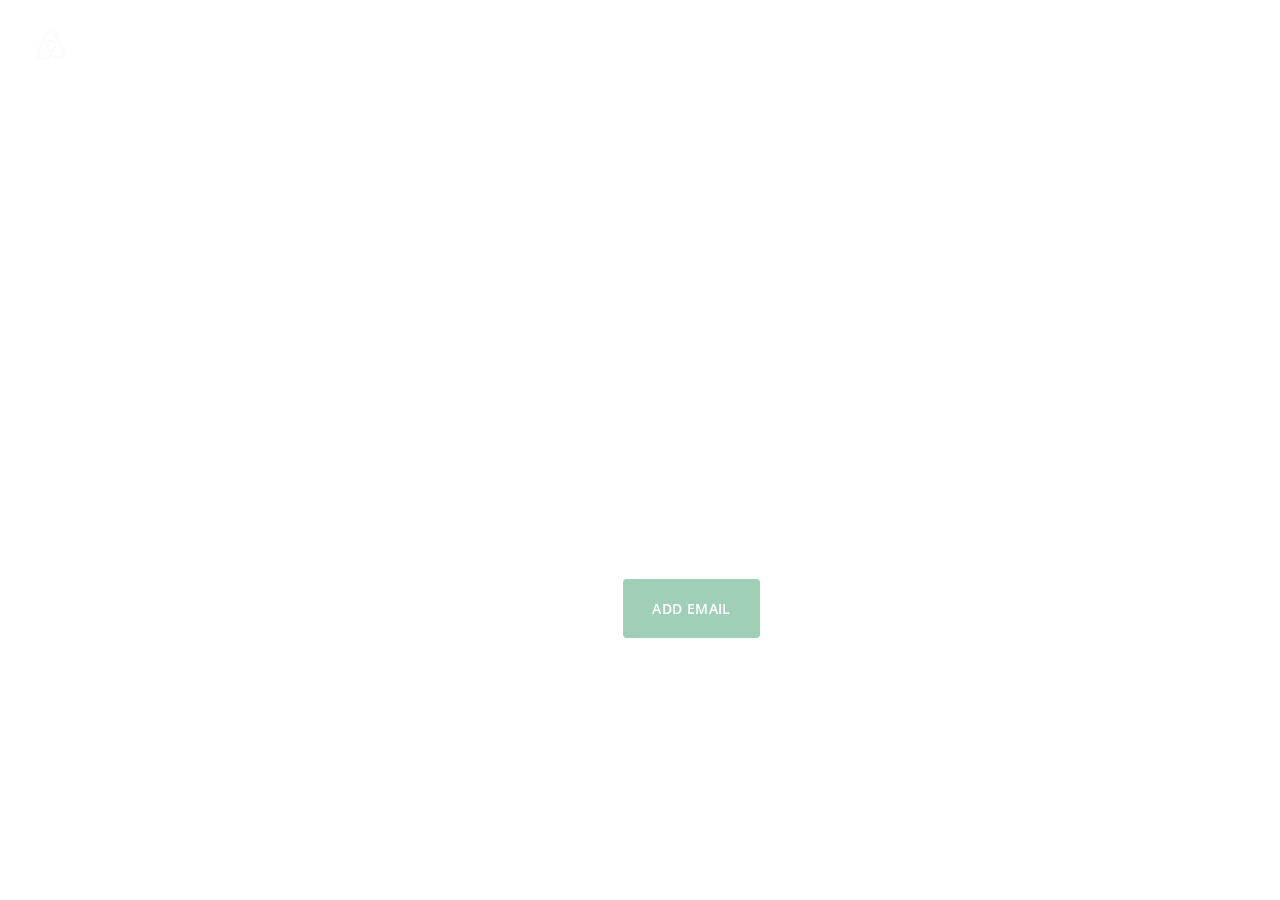
==== page.html @ cdc8422d "integration of index page" ====
<!DOCTYPE html>
<html lang="en">

<head>
  <meta charset="utf-8" />
  <meta name="viewport" content="width=device-width, initial-scale=1, shrink-to-fit=no">
  <link rel="apple-touch-icon" sizes="76x76" href="./assets/img/apple-icon.png">
  <link rel="icon" type="image/png" href="./assets/img/favicon.png">
  <title>
    Landing Page
  </title>
  <!--     Fonts and icons     -->
  <link href="https://fonts.googleapis.com/css?family=Open+Sans:300,400,600,700" rel="stylesheet">
  <link href="https://use.fontawesome.com/releases/v5.0.6/css/all.css" rel="stylesheet">
  <!-- Nucleo Icons -->
  <link href="./assets/css/nucleo-icons.css" rel="stylesheet" />
  <link href="./assets/css/nucleo-svg.css" rel="stylesheet" />
  <!-- Font Awesome Icons -->
  <link href="./assets/css/font-awesome.css" rel="stylesheet" />
  <link href="./assets/css/nucleo-svg.css" rel="stylesheet" />
  <!-- CSS Files -->
  <link href="./assets/css/argon-design-system.css?v=1.2.2" rel="stylesheet" />
  <link href="./assets/css/style.css" rel="stylesheet" />

</head>

<body>

  <nav class="navbar navbar-expand-lg  ">
    <div class="container-fluid">
      <img src="./assets/img/airbnb_icon.png" alt="logo" style="width: 40px;">
      <button class="navbar-toggler" type="button" data-toggle="collapse" data-target="#navbar-default" aria-controls="navbar-default" aria-expanded="false" aria-label="Toggle navigation">
        <span class="navbar-toggler-icon"></span>
      </button>
      <div class="collapse navbar-collapse" id="navbar-default">
        <div class="navbar-collapse-header">
          <div class="row">
            <div class="col-6 collapse-brand">
              <a href="./index.html">
                <img src="./assets/img/brand/blue.png">
              </a>
            </div>
            <div class="col-6 collapse-close">
              <button type="button" class="navbar-toggler" data-toggle="collapse" data-target="#navbar-default" aria-controls="navbar-default" aria-expanded="false" aria-label="Toggle navigation">
                <span></span>
                <span></span>
              </button>
            </div>
          </div>
        </div>
        <ul class="navbar-nav ml-auto">
          <li class="nav-item">
              <a href="#" class="nav-link nav-link-icon  text-white nav-link-hover">English Us </a>
          </li>
          <li class="nav-item">
              <a href="#" class="nav-link nav-link-icon text-white nav-link-hover">CEUR</a>
          </li>
          <li class="nav-item">
              <a href="#" class="nav-link nav-link-icon text-white  nav-link-hover">Become a host</a>
          </li>
          <li class="nav-item">
              <a href="#" class="nav-link nav-link-icon text-white nav-link-hover">Help</a>
          </li>
          <li class="nav-item">
              <a href="#" class="nav-link nav-link-icon text-white   nav-link-hover">Sign up</a>
          </li>
          <li class="nav-item">
            <a href="#" class="nav-link nav-link-icon text-white   nav-link-hover">Login</a>
        </li>
      </ul>
      </div>
    </div>
  </nav>

 <!-- video -->
 <video id="background-video" autoplay loop muted>
  <source src="./assets/videos/airbnb_business_travel.mp4" type="video/mp4">
  </video>
  <!-- end video -->



  <!-- body web site  -->
  <div class=" div-content" style="margin-left: 286px;" >
    <h1 class="display-1 mb-0 text-white">Feel At home, Wherever <br>
      The job takes you </h1>
      <p class="lead text-white font-weight-bold mb-5">Watch the Airnb for Work Video</p>
      <p class="lead text-white font-weight-bold mt-5">Add your word email to get started </p>
      <div class="email d-flex flex-row align-items-center ">
        <input class="mr-3 border-0 rounded p-2" type="email" name="email" id="nevermind"  style="height: 60px;
        width: 321px;">
        <button type="button" class="btn btn-color" style="width: 137px;height: 59px;color: white;
        background-color: rgba(118,186,153,0.7);"><span class="text-white">Add email<span></button>
      </div>
      <p class="lead text-white">Manage travel for your company ?  <a  href="#" <span class="font-weight-bold text-white">learn more ></span> </a></p>

      
  </div>


 
  <!-- end body    -->

</body>


</html>
---- assets/css/nucleo-icons.css ----
/*--------------------------------

hermes-dashboard-icons Web Font - built using nucleoapp.com
License - nucleoapp.com/license/

-------------------------------- */
@font-face {
  font-family: 'NucleoIcons';
  src: url('../fonts/nucleo-icons.eot');
  src: url('../fonts/nucleo-icons.eot') format('embedded-opentype'), url('../fonts/nucleo-icons.woff2') format('woff2'), url('../fonts/nucleo-icons.woff') format('woff'), url('../fonts/nucleo-icons.ttf') format('truetype'), url('../fonts/nucleo-icons.svg') format('svg');
  font-weight: normal;
  font-style: normal;
}

/*------------------------
    base class definition
-------------------------*/
.ni {
  display: inline-block;
  font: normal normal normal 14px/1 NucleoIcons;
  font-size: inherit;
  text-rendering: auto;
  -webkit-font-smoothing: antialiased;
  -moz-osx-font-smoothing: grayscale;
}

/*------------------------
  change icon size
-------------------------*/
.ni-lg {
  font-size: 1.33333333em;
  line-height: 0.75em;
  vertical-align: -15%;
}

.ni-2x {
  font-size: 2em;
}

.ni-3x {
  font-size: 3em;
}

.ni-4x {
  font-size: 4em;
}

.ni-5x {
  font-size: 5em;
}

/*----------------------------------
  add a square/circle background
-----------------------------------*/
.ni.square,
.ni.circle {
  padding: 0.33333333em;
  vertical-align: -16%;
  background-color: #eee;
}

.ni.circle {
  border-radius: 50%;
}

/*------------------------
  list icons
-------------------------*/
.ni-ul {
  padding-left: 0;
  margin-left: 2.14285714em;
  list-style-type: none;
}

.ni-ul>li {
  position: relative;
}

.ni-ul>li>.ni {
  position: absolute;
  left: -1.57142857em;
  top: 0.14285714em;
  text-align: center;
}

.ni-ul>li>.ni.lg {
  top: 0;
  left: -1.35714286em;
}

.ni-ul>li>.ni.circle,
.ni-ul>li>.ni.square {
  top: -0.19047619em;
  left: -1.9047619em;
}

/*------------------------
  spinning icons
-------------------------*/
.ni.spin {
  -webkit-animation: nc-spin 2s infinite linear;
  -moz-animation: nc-spin 2s infinite linear;
  animation: nc-spin 2s infinite linear;
}

@-webkit-keyframes nc-spin {
  0% {
    -webkit-transform: rotate(0deg);
  }

  100% {
    -webkit-transform: rotate(360deg);
  }
}

@-moz-keyframes nc-spin {
  0% {
    -moz-transform: rotate(0deg);
  }

  100% {
    -moz-transform: rotate(360deg);
  }
}

@keyframes nc-spin {
  0% {
    -webkit-transform: rotate(0deg);
    -moz-transform: rotate(0deg);
    -ms-transform: rotate(0deg);
    -o-transform: rotate(0deg);
    transform: rotate(0deg);
  }

  100% {
    -webkit-transform: rotate(360deg);
    -moz-transform: rotate(360deg);
    -ms-transform: rotate(360deg);
    -o-transform: rotate(360deg);
    transform: rotate(360deg);
  }
}

/*------------------------
  rotated/flipped icons
-------------------------*/
.ni.rotate-90 {
  filter: progid:DXImageTransform.Microsoft.BasicImage(rotation=1);
  -webkit-transform: rotate(90deg);
  -moz-transform: rotate(90deg);
  -ms-transform: rotate(90deg);
  -o-transform: rotate(90deg);
  transform: rotate(90deg);
}

.ni.rotate-180 {
  filter: progid:DXImageTransform.Microsoft.BasicImage(rotation=2);
  -webkit-transform: rotate(180deg);
  -moz-transform: rotate(180deg);
  -ms-transform: rotate(180deg);
  -o-transform: rotate(180deg);
  transform: rotate(180deg);
}

.ni.rotate-270 {
  filter: progid:DXImageTransform.Microsoft.BasicImage(rotation=3);
  -webkit-transform: rotate(270deg);
  -moz-transform: rotate(270deg);
  -ms-transform: rotate(270deg);
  -o-transform: rotate(270deg);
  transform: rotate(270deg);
}

.ni.flip-y {
  filter: progid:DXImageTransform.Microsoft.BasicImage(rotation=0);
  -webkit-transform: scale(-1, 1);
  -moz-transform: scale(-1, 1);
  -ms-transform: scale(-1, 1);
  -o-transform: scale(-1, 1);
  transform: scale(-1, 1);
}

.ni.flip-x {
  filter: progid:DXImageTransform.Microsoft.BasicImage(rotation=2);
  -webkit-transform: scale(1, -1);
  -moz-transform: scale(1, -1);
  -ms-transform: scale(1, -1);
  -o-transform: scale(1, -1);
  transform: scale(1, -1);
}

/*------------------------
    font icons
-------------------------*/

.ni-active-40::before {
  content: "\ea02";
}

.ni-air-baloon::before {
  content: "\ea03";
}

.ni-album-2::before {
  content: "\ea04";
}

.ni-align-center::before {
  content: "\ea05";
}

.ni-align-left-2::before {
  content: "\ea06";
}

.ni-ambulance::before {
  content: "\ea07";
}

.ni-app::before {
  content: "\ea08";
}

.ni-archive-2::before {
  content: "\ea09";
}

.ni-atom::before {
  content: "\ea0a";
}

.ni-badge::before {
  content: "\ea0b";
}

.ni-bag-17::before {
  content: "\ea0c";
}

.ni-basket::before {
  content: "\ea0d";
}

.ni-bell-55::before {
  content: "\ea0e";
}

.ni-bold-down::before {
  content: "\ea0f";
}

.ni-bold-left::before {
  content: "\ea10";
}

.ni-bold-right::before {
  content: "\ea11";
}

.ni-bold-up::before {
  content: "\ea12";
}

.ni-bold::before {
  content: "\ea13";
}

.ni-book-bookmark::before {
  content: "\ea14";
}

.ni-books::before {
  content: "\ea15";
}

.ni-box-2::before {
  content: "\ea16";
}

.ni-briefcase-24::before {
  content: "\ea17";
}

.ni-building::before {
  content: "\ea18";
}

.ni-bulb-61::before {
  content: "\ea19";
}

.ni-bullet-list-67::before {
  content: "\ea1a";
}

.ni-bus-front-12::before {
  content: "\ea1b";
}

.ni-button-pause::before {
  content: "\ea1c";
}

.ni-button-play::before {
  content: "\ea1d";
}

.ni-button-power::before {
  content: "\ea1e";
}

.ni-calendar-grid-58::before {
  content: "\ea1f";
}

.ni-camera-compact::before {
  content: "\ea20";
}

.ni-caps-small::before {
  content: "\ea21";
}

.ni-cart::before {
  content: "\ea22";
}

.ni-chart-bar-32::before {
  content: "\ea23";
}

.ni-chart-pie-35::before {
  content: "\ea24";
}

.ni-chat-round::before {
  content: "\ea25";
}

.ni-check-bold::before {
  content: "\ea26";
}

.ni-circle-08::before {
  content: "\ea27";
}

.ni-cloud-download-95::before {
  content: "\ea28";
}

.ni-cloud-upload-96::before {
  content: "\ea29";
}

.ni-compass-04::before {
  content: "\ea2a";
}

.ni-controller::before {
  content: "\ea2b";
}

.ni-credit-card::before {
  content: "\ea2c";
}

.ni-curved-next::before {
  content: "\ea2d";
}

.ni-delivery-fast::before {
  content: "\ea2e";
}

.ni-diamond::before {
  content: "\ea2f";
}

.ni-email-83::before {
  content: "\ea30";
}

.ni-fat-add::before {
  content: "\ea31";
}

.ni-fat-delete::before {
  content: "\ea32";
}

.ni-fat-remove::before {
  content: "\ea33";
}

.ni-favourite-28::before {
  content: "\ea34";
}

.ni-folder-17::before {
  content: "\ea35";
}

.ni-glasses-2::before {
  content: "\ea36";
}

.ni-hat-3::before {
  content: "\ea37";
}

.ni-headphones::before {
  content: "\ea38";
}

.ni-html5::before {
  content: "\ea39";
}

.ni-istanbul::before {
  content: "\ea3a";
}

.ni-key-25::before {
  content: "\ea3b";
}

.ni-laptop::before {
  content: "\ea3c";
}

.ni-like-2::before {
  content: "\ea3d";
}

.ni-lock-circle-open::before {
  content: "\ea3e";
}

.ni-map-big::before {
  content: "\ea3f";
}

.ni-mobile-button::before {
  content: "\ea40";
}

.ni-money-coins::before {
  content: "\ea41";
}

.ni-note-03::before {
  content: "\ea42";
}

.ni-notification-70::before {
  content: "\ea43";
}

.ni-palette::before {
  content: "\ea44";
}

.ni-paper-diploma::before {
  content: "\ea45";
}

.ni-pin-3::before {
  content: "\ea46";
}

.ni-planet::before {
  content: "\ea47";
}

.ni-ruler-pencil::before {
  content: "\ea48";
}

.ni-satisfied::before {
  content: "\ea49";
}

.ni-scissors::before {
  content: "\ea4a";
}

.ni-send::before {
  content: "\ea4b";
}

.ni-settings-gear-65::before {
  content: "\ea4c";
}

.ni-settings::before {
  content: "\ea4d";
}

.ni-single-02::before {
  content: "\ea4e";
}

.ni-single-copy-04::before {
  content: "\ea4f";
}

.ni-sound-wave::before {
  content: "\ea50";
}

.ni-spaceship::before {
  content: "\ea51";
}

.ni-square-pin::before {
  content: "\ea52";
}

.ni-support-16::before {
  content: "\ea53";
}

.ni-tablet-button::before {
  content: "\ea54";
}

.ni-tag::before {
  content: "\ea55";
}

.ni-tie-bow::before {
  content: "\ea56";
}

.ni-time-alarm::before {
  content: "\ea57";
}

.ni-trophy::before {
  content: "\ea58";
}

.ni-tv-2::before {
  content: "\ea59";
}

.ni-umbrella-13::before {
  content: "\ea5a";
}

.ni-user-run::before {
  content: "\ea5b";
}

.ni-vector::before {
  content: "\ea5c";
}

.ni-watch-time::before {
  content: "\ea5d";
}

.ni-world::before {
  content: "\ea5e";
}

.ni-zoom-split-in::before {
  content: "\ea5f";
}

.ni-collection::before {
  content: "\ea60";
}

.ni-image::before {
  content: "\ea61";
}

.ni-shop::before {
  content: "\ea62";
}

.ni-ungroup::before {
  content: "\ea63";
}

.ni-world-2::before {
  content: "\ea64";
}

.ni-ui-04::before {
  content: "\ea65";
}


/* all icon font classes list here */
---- assets/css/nucleo-svg.css ----
/* Generated using nucleoapp.com */
/* --------------------------------

Icon colors

-------------------------------- */

.icon {
  display: inline-block;
  /* icon primary color */
  color: #111111;
  height: 1em;
  width: 1em;
}

.icon use {
  /* icon secondary color - fill */
  fill: #7ea6f6;
}

.icon.icon-outline use {
  /* icon secondary color - stroke */
  stroke: #7ea6f6;
}

/* --------------------------------

Change icon size

-------------------------------- */

.icon-xs {
  height: 0.5em;
  width: 0.5em;
}

.icon-sm {
  height: 0.8em;
  width: 0.8em;
}

.icon-lg {
  height: 1.6em;
  width: 1.6em;
}

.icon-xl {
  height: 2em;
  width: 2em;
}

/* -------------------------------- 

Align icon and text 

-------------------------------- */

.icon-text-aligner {
  /* add this class to parent element that contains icon + text */
  display: flex;
  align-items: center;
}

.icon-text-aligner .icon {
  color: inherit;
  margin-right: 0.4em;
}

.icon-text-aligner .icon use {
  color: inherit;
  fill: currentColor;
}

.icon-text-aligner .icon.icon-outline use {
  stroke: currentColor;
}

/* -------------------------------- 

Icon reset values - used to enable color customizations

-------------------------------- */

.icon {
  fill: currentColor;
  stroke: none;
}

.icon.icon-outline {
  fill: none;
  stroke: currentColor;
}

.icon use {
  stroke: none;
}

.icon.icon-outline use {
  fill: none;
}

/* -------------------------------- 

Stroke effects - Nucleo outline icons

- 16px icons -> up to 1px stroke (16px outline icons do not support stroke changes)
- 24px, 32px icons -> up to 2px stroke
- 48px, 64px icons -> up to 4px stroke

-------------------------------- */

.icon-outline.icon-stroke-1 {
  stroke-width: 1px;
}

.icon-outline.icon-stroke-2 {
  stroke-width: 2px;
}

.icon-outline.icon-stroke-3 {
  stroke-width: 3px;
}

.icon-outline.icon-stroke-4 {
  stroke-width: 4px;
}

.icon-outline.icon-stroke-1 use,
.icon-outline.icon-stroke-3 use {
  -webkit-transform: translateX(0.5px) translateY(0.5px);
  -moz-transform: translateX(0.5px) translateY(0.5px);
  -ms-transform: translateX(0.5px) translateY(0.5px);
  -o-transform: translateX(0.5px) translateY(0.5px);
  transform: translateX(0.5px) translateY(0.5px);
}
---- assets/css/nucleo-svg.css ----
/* Generated using nucleoapp.com */
/* --------------------------------

Icon colors

-------------------------------- */

.icon {
  display: inline-block;
  /* icon primary color */
  color: #111111;
  height: 1em;
  width: 1em;
}

.icon use {
  /* icon secondary color - fill */
  fill: #7ea6f6;
}

.icon.icon-outline use {
  /* icon secondary color - stroke */
  stroke: #7ea6f6;
}

/* --------------------------------

Change icon size

-------------------------------- */

.icon-xs {
  height: 0.5em;
  width: 0.5em;
}

.icon-sm {
  height: 0.8em;
  width: 0.8em;
}

.icon-lg {
  height: 1.6em;
  width: 1.6em;
}

.icon-xl {
  height: 2em;
  width: 2em;
}

/* -------------------------------- 

Align icon and text 

-------------------------------- */

.icon-text-aligner {
  /* add this class to parent element that contains icon + text */
  display: flex;
  align-items: center;
}

.icon-text-aligner .icon {
  color: inherit;
  margin-right: 0.4em;
}

.icon-text-aligner .icon use {
  color: inherit;
  fill: currentColor;
}

.icon-text-aligner .icon.icon-outline use {
  stroke: currentColor;
}

/* -------------------------------- 

Icon reset values - used to enable color customizations

-------------------------------- */

.icon {
  fill: currentColor;
  stroke: none;
}

.icon.icon-outline {
  fill: none;
  stroke: currentColor;
}

.icon use {
  stroke: none;
}

.icon.icon-outline use {
  fill: none;
}

/* -------------------------------- 

Stroke effects - Nucleo outline icons

- 16px icons -> up to 1px stroke (16px outline icons do not support stroke changes)
- 24px, 32px icons -> up to 2px stroke
- 48px, 64px icons -> up to 4px stroke

-------------------------------- */

.icon-outline.icon-stroke-1 {
  stroke-width: 1px;
}

.icon-outline.icon-stroke-2 {
  stroke-width: 2px;
}

.icon-outline.icon-stroke-3 {
  stroke-width: 3px;
}

.icon-outline.icon-stroke-4 {
  stroke-width: 4px;
}

.icon-outline.icon-stroke-1 use,
.icon-outline.icon-stroke-3 use {
  -webkit-transform: translateX(0.5px) translateY(0.5px);
  -moz-transform: translateX(0.5px) translateY(0.5px);
  -ms-transform: translateX(0.5px) translateY(0.5px);
  -o-transform: translateX(0.5px) translateY(0.5px);
  transform: translateX(0.5px) translateY(0.5px);
}
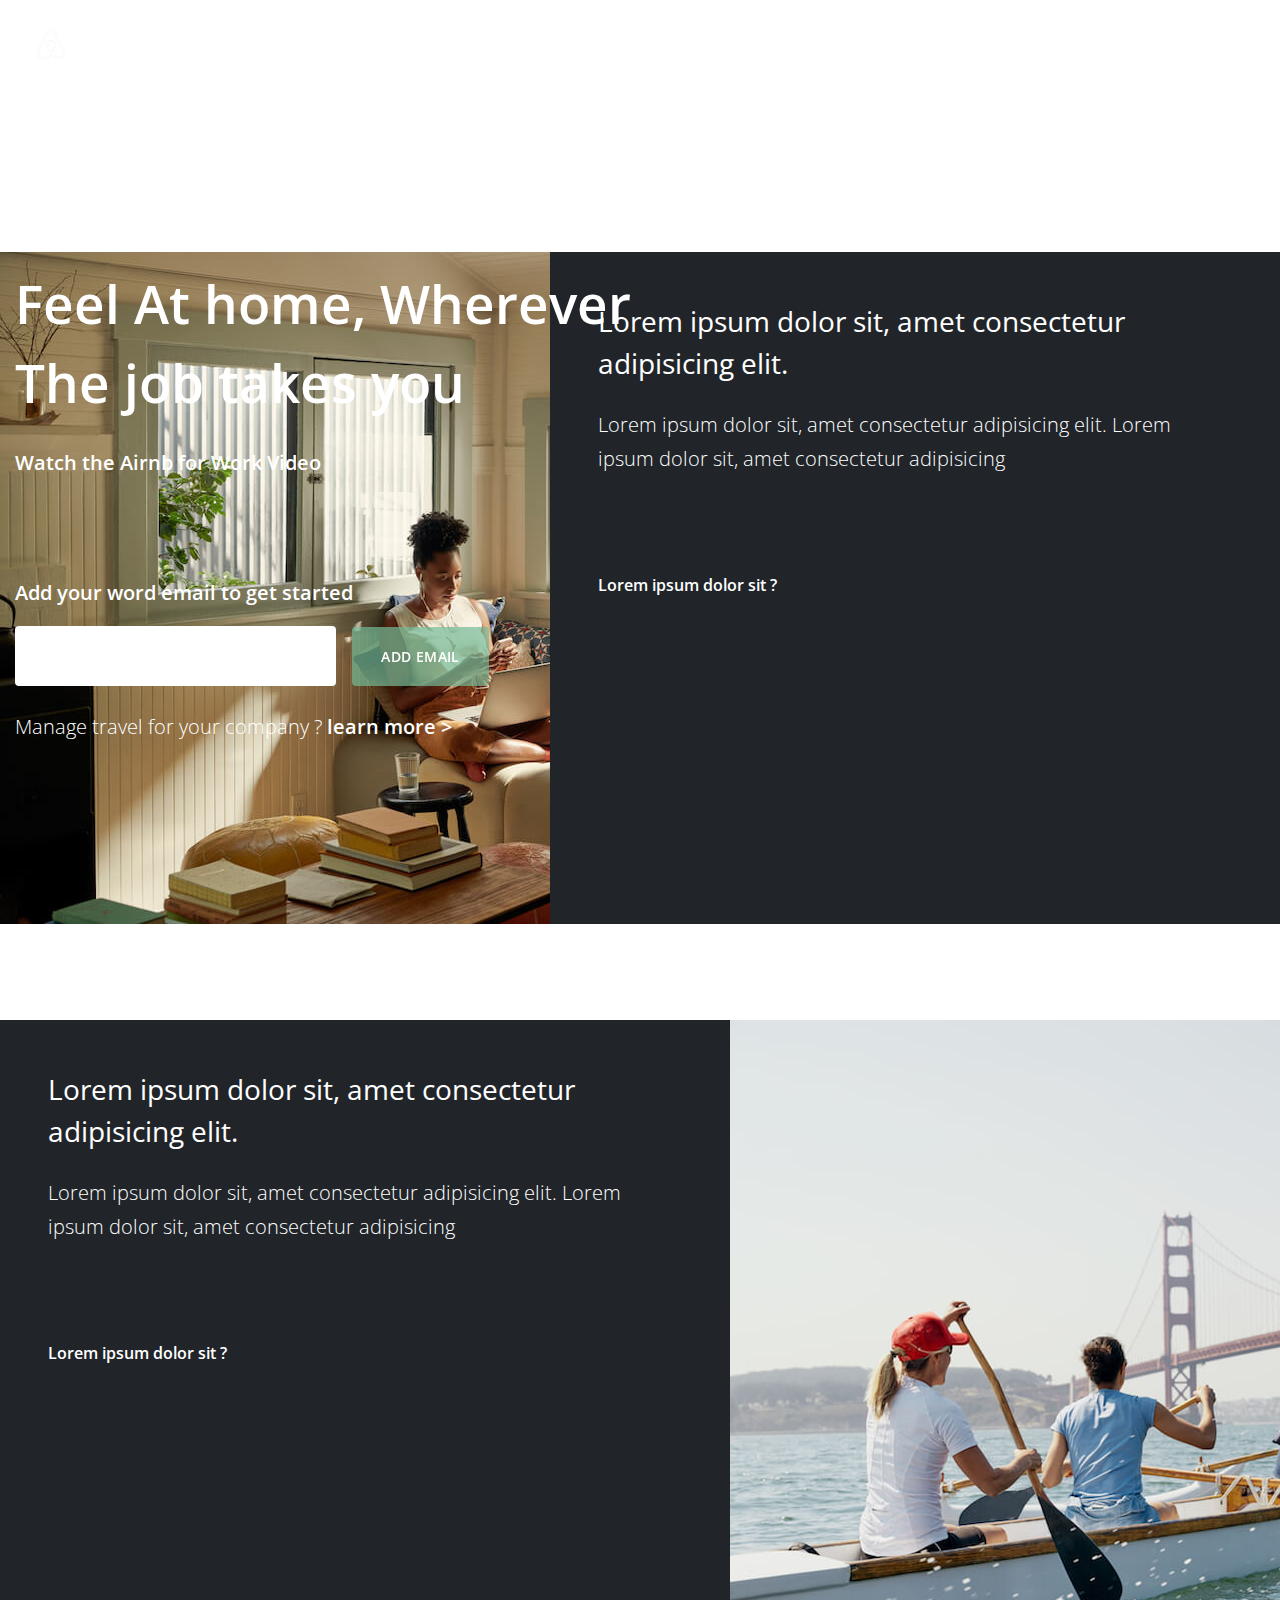
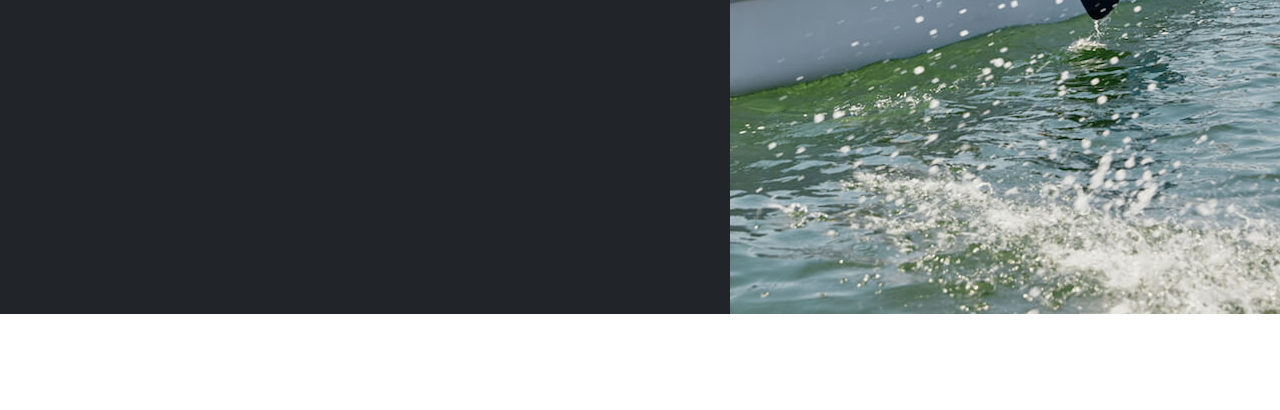
==== commit 99946e6b: "add second section" ====
--- a/page.html
+++ b/page.html
@@ -5,7 +5,6 @@
   <meta charset="utf-8" />
   <meta name="viewport" content="width=device-width, initial-scale=1, shrink-to-fit=no">
   <link rel="apple-touch-icon" sizes="76x76" href="./assets/img/apple-icon.png">
-  <link rel="icon" type="image/png" href="./assets/img/favicon.png">
   <title>
     Landing Page
   </title>
@@ -26,81 +25,109 @@
 
 <body>
 
-  <nav class="navbar navbar-expand-lg  ">
-    <div class="container-fluid">
-      <img src="./assets/img/airbnb_icon.png" alt="logo" style="width: 40px;">
-      <button class="navbar-toggler" type="button" data-toggle="collapse" data-target="#navbar-default" aria-controls="navbar-default" aria-expanded="false" aria-label="Toggle navigation">
-        <span class="navbar-toggler-icon"></span>
-      </button>
-      <div class="collapse navbar-collapse" id="navbar-default">
-        <div class="navbar-collapse-header">
-          <div class="row">
-            <div class="col-6 collapse-brand">
-              <a href="./index.html">
-                <img src="./assets/img/brand/blue.png">
-              </a>
-            </div>
-            <div class="col-6 collapse-close">
-              <button type="button" class="navbar-toggler" data-toggle="collapse" data-target="#navbar-default" aria-controls="navbar-default" aria-expanded="false" aria-label="Toggle navigation">
-                <span></span>
-                <span></span>
-              </button>
+  <section class="position-relative mb-5">
+    <div class="video">
+    <video  id="background-video" autoplay loop muted>
+      <source src="./assets/videos/airbnb_business_travel.mp4" type="video/mp4">
+      </video>  
+    </div>
+      <div class="position-absolute mb-5" style="top:0; left:0;right:0;">
+        <nav class="navbar navbar-expand-lg  ">
+          <div class="container-fluid  ">
+            <img src="./assets/img/airbnb_icon.png" alt="logo" style="width: 40px;">
+            <button class="navbar-toggler" type="button" data-toggle="collapse" data-target="#navbar-default" aria-controls="navbar-default" aria-expanded="false" aria-label="Toggle navigation">
+              <span class="navbar-toggler-icon"></span>
+            </button>
+            <div class="collapse navbar-collapse" id="navbar-default">
+              <div class="navbar-collapse-header">
+                <div class="row">
+                  <div class="col-6 collapse-brand">
+                    <a href="./index.html">
+                      <img src="./assets/img/brand/blue.png">
+                    </a>
+                  </div>
+                  <div class="col-6 collapse-close">
+                    <button type="button" class="navbar-toggler" data-toggle="collapse" data-target="#navbar-default" aria-controls="navbar-default" aria-expanded="false" aria-label="Toggle navigation">
+                      <span></span>
+                      <span></span>
+                    </button>
+                  </div>
+                </div>
+              </div>
+              <ul class="navbar-nav ml-auto">
+                <li class="nav-item">
+                    <a href="#" class="nav-link nav-link-icon  text-white nav-link-hover">English Us </a>
+                </li>
+                <li class="nav-item">
+                    <a href="#" class="nav-link nav-link-icon text-white nav-link-hover">CEUR</a>
+                </li>
+                <li class="nav-item">
+                    <a href="#" class="nav-link nav-link-icon text-white  nav-link-hover">Become a host</a>
+                </li>
+                <li class="nav-item">
+                    <a href="#" class="nav-link nav-link-icon text-white nav-link-hover">Help</a>
+                </li>
+                <li class="nav-item">
+                    <a href="#" class="nav-link nav-link-icon text-white   nav-link-hover">Sign up</a>
+                </li>
+                <li class="nav-item">
+                  <a href="#" class="nav-link nav-link-icon text-white   nav-link-hover">Login</a>
+              </li>
+            </ul>
             </div>
           </div>
+        </nav>
+        <div class=" container div-content" >
+          <h1 class="display-1 mb-0 text-white">Feel At home, Wherever <br>
+            The job takes you </h1>
+            <p class="lead text-white font-weight-bold mb-5">Watch the Airnb for Work Video</p>
+            <p class="lead text-white font-weight-bold mt-5">Add your word email to get started </p>
+            <div class="email d-flex flex-row align-items-center ">
+              <input class="mr-3 border-0 rounded p-2" type="email" name="email" id="nevermind"  style="height: 60px;
+              width: 321px;">
+              <button type="button" class="btn btn-color" style="width: 137px;height: 59px;color: white;
+              background-color: rgba(118,186,153,0.7);"><span class="text-white">Add email<span></button>
+            </div>
+            <p class="lead text-white mb-5">Manage travel for your company ?  <a  href="#" <span class="font-weight-bold text-white">learn more ></span> </a></p>
         </div>
-        <ul class="navbar-nav ml-auto">
-          <li class="nav-item">
-              <a href="#" class="nav-link nav-link-icon  text-white nav-link-hover">English Us </a>
-          </li>
-          <li class="nav-item">
-              <a href="#" class="nav-link nav-link-icon text-white nav-link-hover">CEUR</a>
-          </li>
-          <li class="nav-item">
-              <a href="#" class="nav-link nav-link-icon text-white  nav-link-hover">Become a host</a>
-          </li>
-          <li class="nav-item">
-              <a href="#" class="nav-link nav-link-icon text-white nav-link-hover">Help</a>
-          </li>
-          <li class="nav-item">
-              <a href="#" class="nav-link nav-link-icon text-white   nav-link-hover">Sign up</a>
-          </li>
-          <li class="nav-item">
-            <a href="#" class="nav-link nav-link-icon text-white   nav-link-hover">Login</a>
-        </li>
-      </ul>
+      </div>
+      
+  </section>
+
+  <section  class="mt-5">
+   <div class="container mb-5">
+    <div class="row">
+      <div class="img w-25">
+        <img src="./assets/img/img_scc_4.jpg"  alt="">
+      </div>
+      <div class="text w-50 bg-dark">
+        <h3 class="px-5 text-white mt-5">Lorem ipsum dolor sit, amet consectetur adipisicing elit.</h3>
+        <p class="lead px-5 text-white mb-5">Lorem ipsum dolor sit, amet consectetur adipisicing elit. Lorem ipsum dolor sit, amet consectetur adipisicing </p>
+        <p class=" text-white px-5 font-weight-bold mb-5">Lorem ipsum dolor sit ?  </p>
       </div>
     </div>
-  </nav>
+   </div>
 
- <!-- video -->
- <video id="background-video" autoplay loop muted>
-  <source src="./assets/videos/airbnb_business_travel.mp4" type="video/mp4">
-  </video>
-  <!-- end video -->
+
+   <div class="container mt-5 mb-5">
+    <div class="row">
+      <div class="text w-50 bg-dark">
+        <h3 class="px-5 text-white mt-5">Lorem ipsum dolor sit, amet consectetur adipisicing elit.</h3>
+        <p class="lead px-5 text-white mb-5">Lorem ipsum dolor sit, amet consectetur adipisicing elit. Lorem ipsum dolor sit, amet consectetur adipisicing </p>
+        <p class=" text-white px-5 font-weight-bold mb-5">Lorem ipsum dolor sit ?  </p>
+      </div>
+     
+      <div class="img w-25">
+        <img src="./assets/img/img_scc_5.jpg"  alt="">
+      </div>
+   </div>
+  </section>
 
 
 
-  <!-- body web site  -->
-  <div class=" div-content" style="margin-left: 286px;" >
-    <h1 class="display-1 mb-0 text-white">Feel At home, Wherever <br>
-      The job takes you </h1>
-      <p class="lead text-white font-weight-bold mb-5">Watch the Airnb for Work Video</p>
-      <p class="lead text-white font-weight-bold mt-5">Add your word email to get started </p>
-      <div class="email d-flex flex-row align-items-center ">
-        <input class="mr-3 border-0 rounded p-2" type="email" name="email" id="nevermind"  style="height: 60px;
-        width: 321px;">
-        <button type="button" class="btn btn-color" style="width: 137px;height: 59px;color: white;
-        background-color: rgba(118,186,153,0.7);"><span class="text-white">Add email<span></button>
-      </div>
-      <p class="lead text-white">Manage travel for your company ?  <a  href="#" <span class="font-weight-bold text-white">learn more ></span> </a></p>
-
-      
-  </div>
-
+  
 
  
-  <!-- end body    -->
-
 </body>
 
 
--- a/assets/css/style.css
+++ b/assets/css/style.css
@@ -1,18 +1,32 @@
 #background-video {
-    width: 100vw;
-    height: 100vh;
-    object-fit: cover;
-    position: fixed;
-    left: 0;
-    right: 0;
-    top: 0;
-    bottom: 0;
-    z-index: -1;
-  }
-  .div-content {
-    margin-top: 11rem !important;
-  }
-  .btn-color {
-    background-color : #76BA99;
-    opacity: 0,2;
-  }+  width: 100%;
+  height: auto;
+  object-fit: cover;
+  right:0;
+  left:0;
+  top:0;
+}
+.position-absolute {
+  top:0;
+   left:0;
+   right:0;
+}
+.div-content {
+  margin-top: 11rem !important;
+  
+}
+
+
+.container {
+  max-width: 1527px;
+}
+.mb-5, .my-5 {
+  margin-bottom: 6rem !important;
+}
+.w-25 {
+  width: 43% !important;
+}
+.w-50 {
+  width: 57% !important;
+}
+
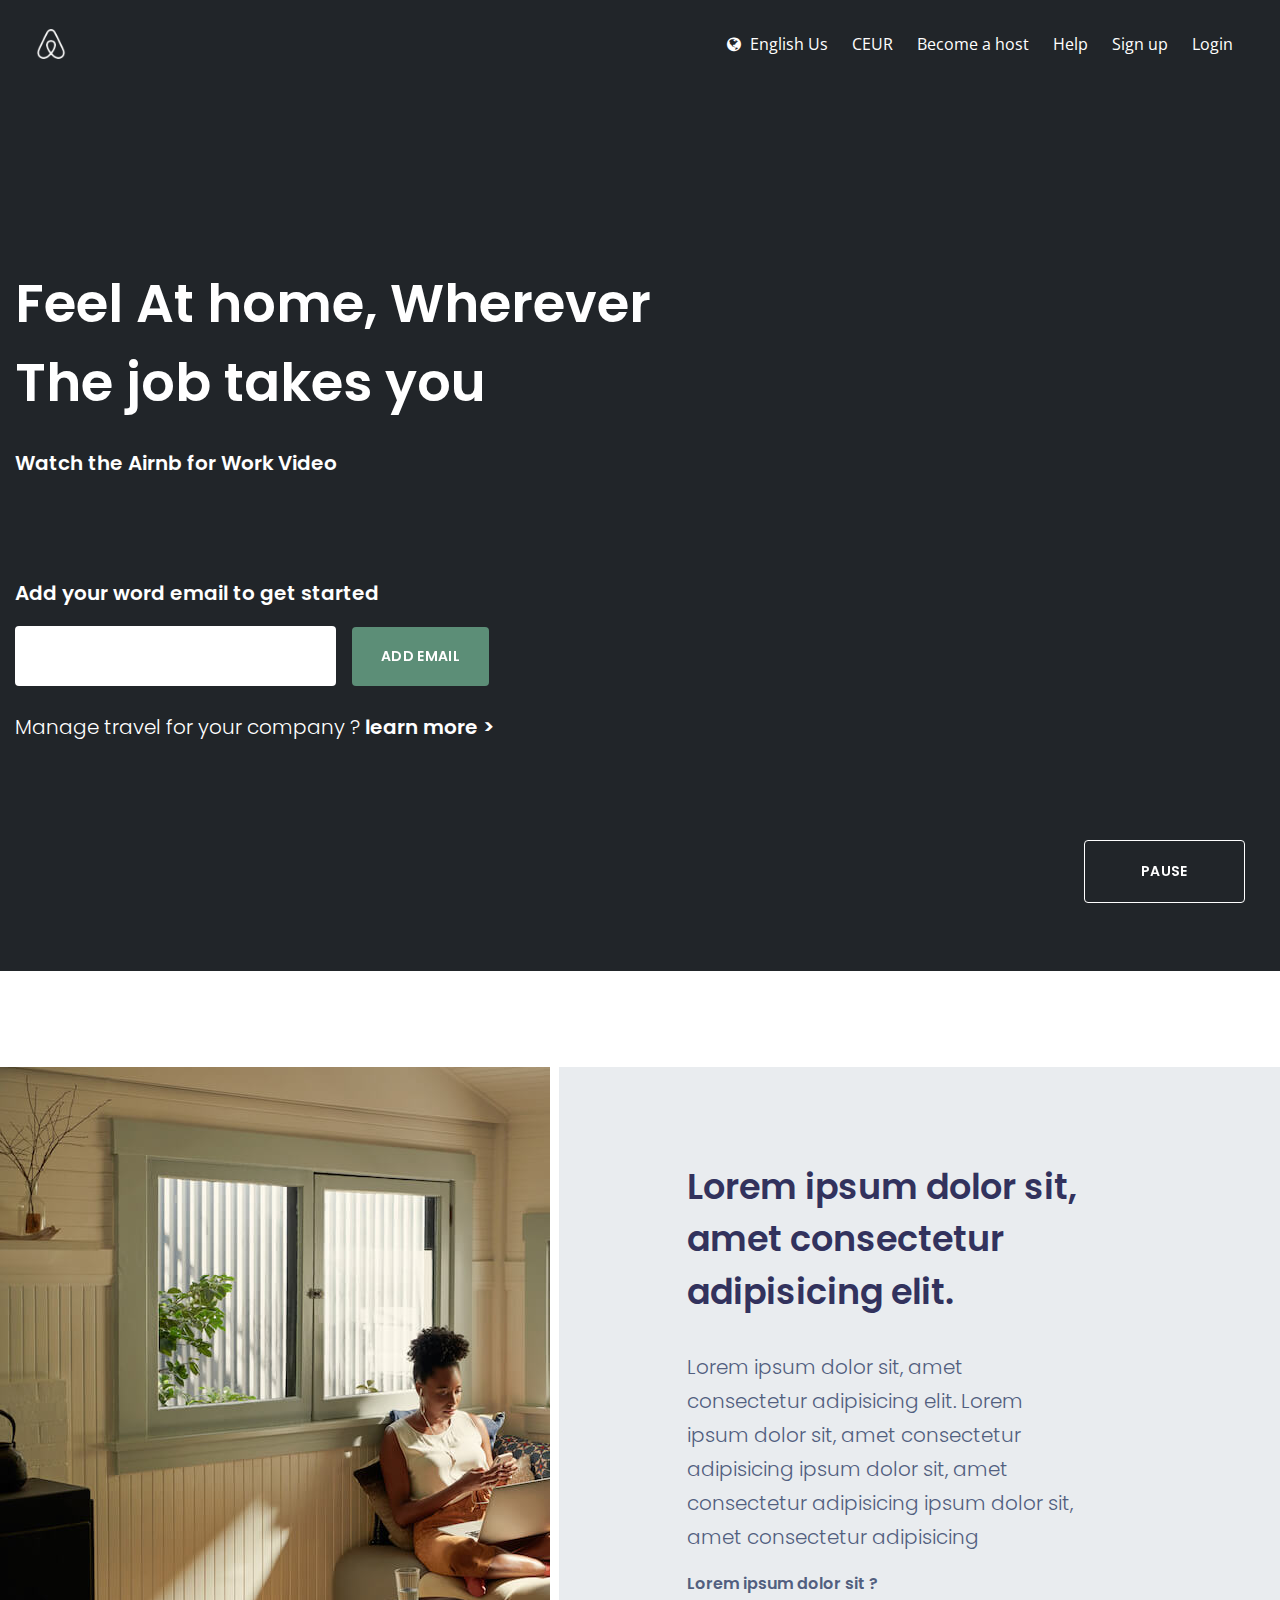
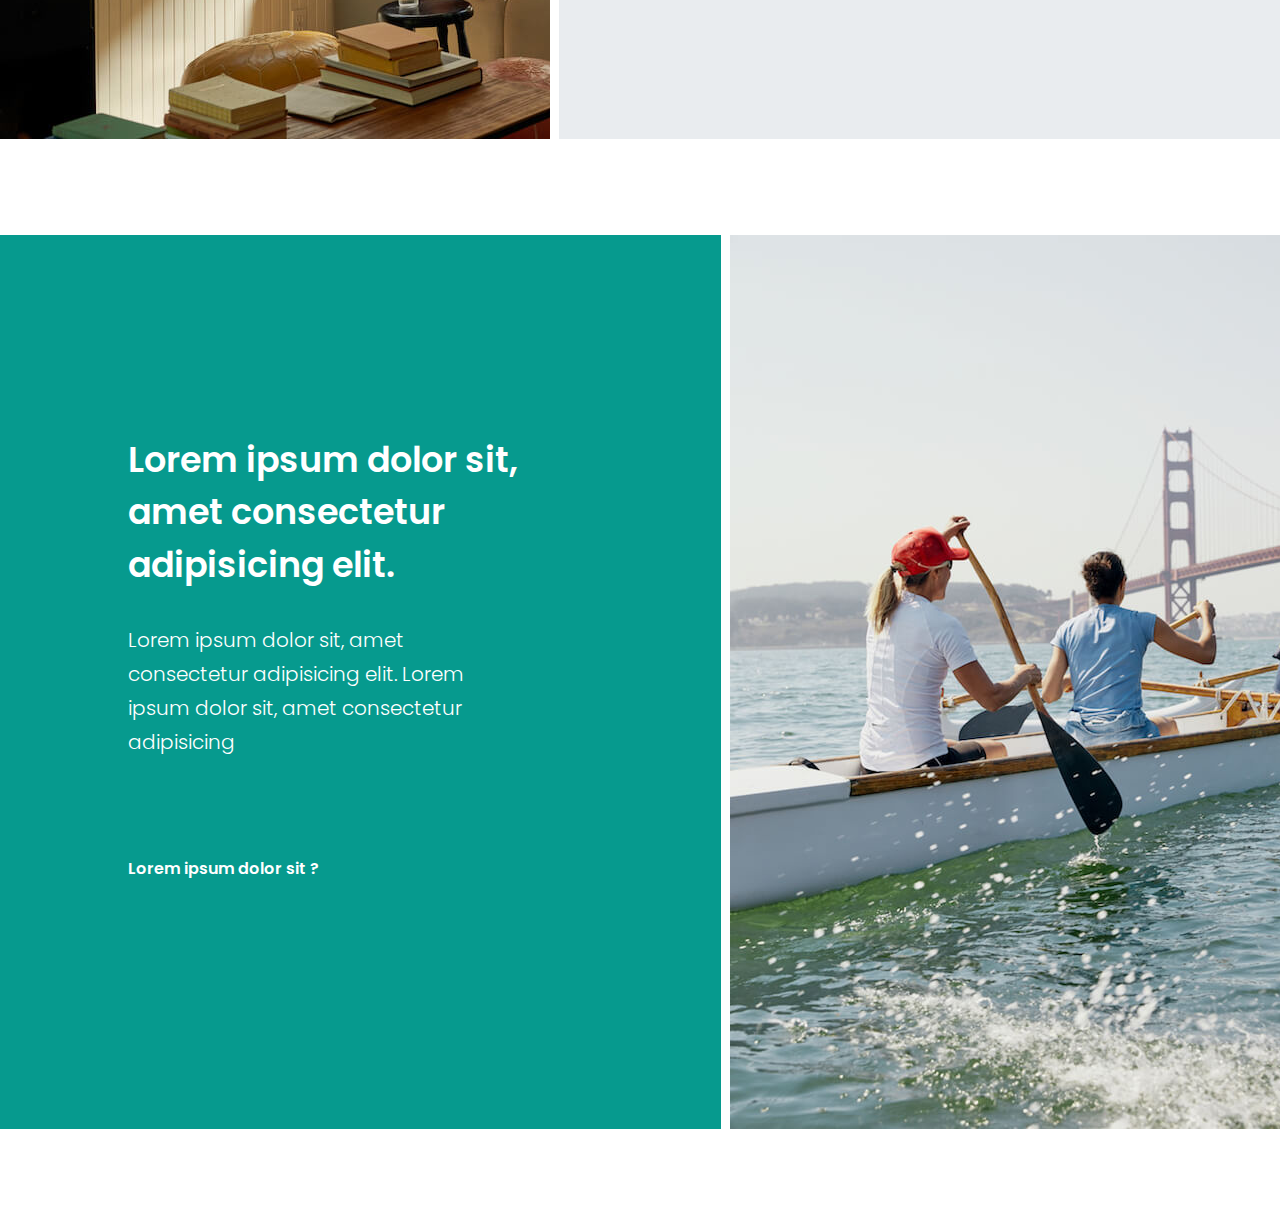
==== commit 904f30bb: "Modification Section 2" ====
--- a/page.html
+++ b/page.html
@@ -14,18 +14,22 @@
   <!-- Nucleo Icons -->
   <link href="./assets/css/nucleo-icons.css" rel="stylesheet" />
   <link href="./assets/css/nucleo-svg.css" rel="stylesheet" />
+  <link href="./assets/vendor/nucleo/css/nucleo.css" rel="stylesheet">
   <!-- Font Awesome Icons -->
   <link href="./assets/css/font-awesome.css" rel="stylesheet" />
   <link href="./assets/css/nucleo-svg.css" rel="stylesheet" />
   <!-- CSS Files -->
   <link href="./assets/css/argon-design-system.css?v=1.2.2" rel="stylesheet" />
   <link href="./assets/css/style.css" rel="stylesheet" />
-
+  <!-- link google font : Poppins -->
+  <link rel="preconnect" href="https://fonts.googleapis.com">
+<link rel="preconnect" href="https://fonts.gstatic.com" crossorigin>
+<link href="https://fonts.googleapis.com/css2?family=Poppins:ital,wght@0,100;0,200;0,400;0,600;0,700;1,500;1,600&display=swap" rel="stylesheet">
 </head>
 
 <body>
 
-  <section class="position-relative mb-5">
+  <section class="position-relative mb-5 bg-dark">
     <div class="video">
     <video  id="background-video" autoplay loop muted>
       <source src="./assets/videos/airbnb_business_travel.mp4" type="video/mp4">
@@ -56,7 +60,8 @@
               </div>
               <ul class="navbar-nav ml-auto">
                 <li class="nav-item">
-                    <a href="#" class="nav-link nav-link-icon  text-white nav-link-hover">English Us </a>
+                  
+                    <a href="#" class="nav-link nav-link-icon  text-white nav-link-hover ml-2"> <i class="fa fa-globe" style="padding-right: 9px;" aria-hidden="true"></i>English Us </a>
                 </li>
                 <li class="nav-item">
                     <a href="#" class="nav-link nav-link-icon text-white nav-link-hover">CEUR</a>
@@ -90,33 +95,35 @@
             </div>
             <p class="lead text-white mb-5">Manage travel for your company ?  <a  href="#" <span class="font-weight-bold text-white">learn more ></span> </a></p>
         </div>
+        <div class="button">
+          <a class="btn pause " href="">PAUSE</a>
+      </div>
       </div>
       
   </section>
 
   <section  class="mt-5">
    <div class="container mb-5">
-    <div class="row">
+    <div class="row d-flex justify-content-center">
       <div class="img w-25">
         <img src="./assets/img/img_scc_4.jpg"  alt="">
       </div>
-      <div class="text w-50 bg-dark">
-        <h3 class="px-5 text-white mt-5">Lorem ipsum dolor sit, amet consectetur adipisicing elit.</h3>
-        <p class="lead px-5 text-white mb-5">Lorem ipsum dolor sit, amet consectetur adipisicing elit. Lorem ipsum dolor sit, amet consectetur adipisicing </p>
-        <p class=" text-white px-5 font-weight-bold mb-5">Lorem ipsum dolor sit ?  </p>
+      <div class="text w-50 d-flex flex-column justify-content-center" style="background-color:#e9ecef ;border-left:9px white solid;">
+        <h3 class="px-5 text-black mt-5 display-3">Lorem ipsum dolor sit, amet consectetur adipisicing elit.</h3>
+        <p class="lead px-5 text-black mb-3">Lorem ipsum dolor sit, amet consectetur adipisicing elit. Lorem ipsum dolor sit, amet consectetur adipisicing  ipsum dolor sit, amet consectetur adipisicing ipsum dolor sit, amet consectetur adipisicing</p>
+        <p class=" text-black px-5 font-weight-bold mb-5">Lorem ipsum dolor sit ?  </p>
       </div>
     </div>
    </div>
 
 
-   <div class="container mt-5 mb-5">
+   <div class="container mt-2 mb-5">
     <div class="row">
-      <div class="text w-50 bg-dark">
-        <h3 class="px-5 text-white mt-5">Lorem ipsum dolor sit, amet consectetur adipisicing elit.</h3>
+      <div class="text w-50 d-flex flex-column justify-content-center  " style="background-color:#069A8E;border-right:9px white solid;">
+        <h3 class="px-5 text-white mt-5 display-3">Lorem ipsum dolor sit, amet consectetur adipisicing elit.</h3>
         <p class="lead px-5 text-white mb-5">Lorem ipsum dolor sit, amet consectetur adipisicing elit. Lorem ipsum dolor sit, amet consectetur adipisicing </p>
         <p class=" text-white px-5 font-weight-bold mb-5">Lorem ipsum dolor sit ?  </p>
       </div>
-     
       <div class="img w-25">
         <img src="./assets/img/img_scc_5.jpg"  alt="">
       </div>
--- a/assets/css/style.css
+++ b/assets/css/style.css
@@ -1,10 +1,11 @@
+*{
+  font-family: 'Poppins', sans-serif;
+}
 #background-video {
+  opacity:0.3;
   width: 100%;
-  height: auto;
+  height: 964px;
   object-fit: cover;
-  right:0;
-  left:0;
-  top:0;
 }
 .position-absolute {
   top:0;
@@ -15,8 +16,6 @@
   margin-top: 11rem !important;
   
 }
-
-
 .container {
   max-width: 1527px;
 }
@@ -29,4 +28,15 @@
 .w-50 {
   width: 57% !important;
 }
+.px-5{
+  padding-left: 8rem !important;
+  padding-right: 12rem !important;
+}
+.pause {
+float: right;
+margin-right: 35px;
+border: 1px solid white;
+color: white;
+padding: 20px 56px;
+}
 
